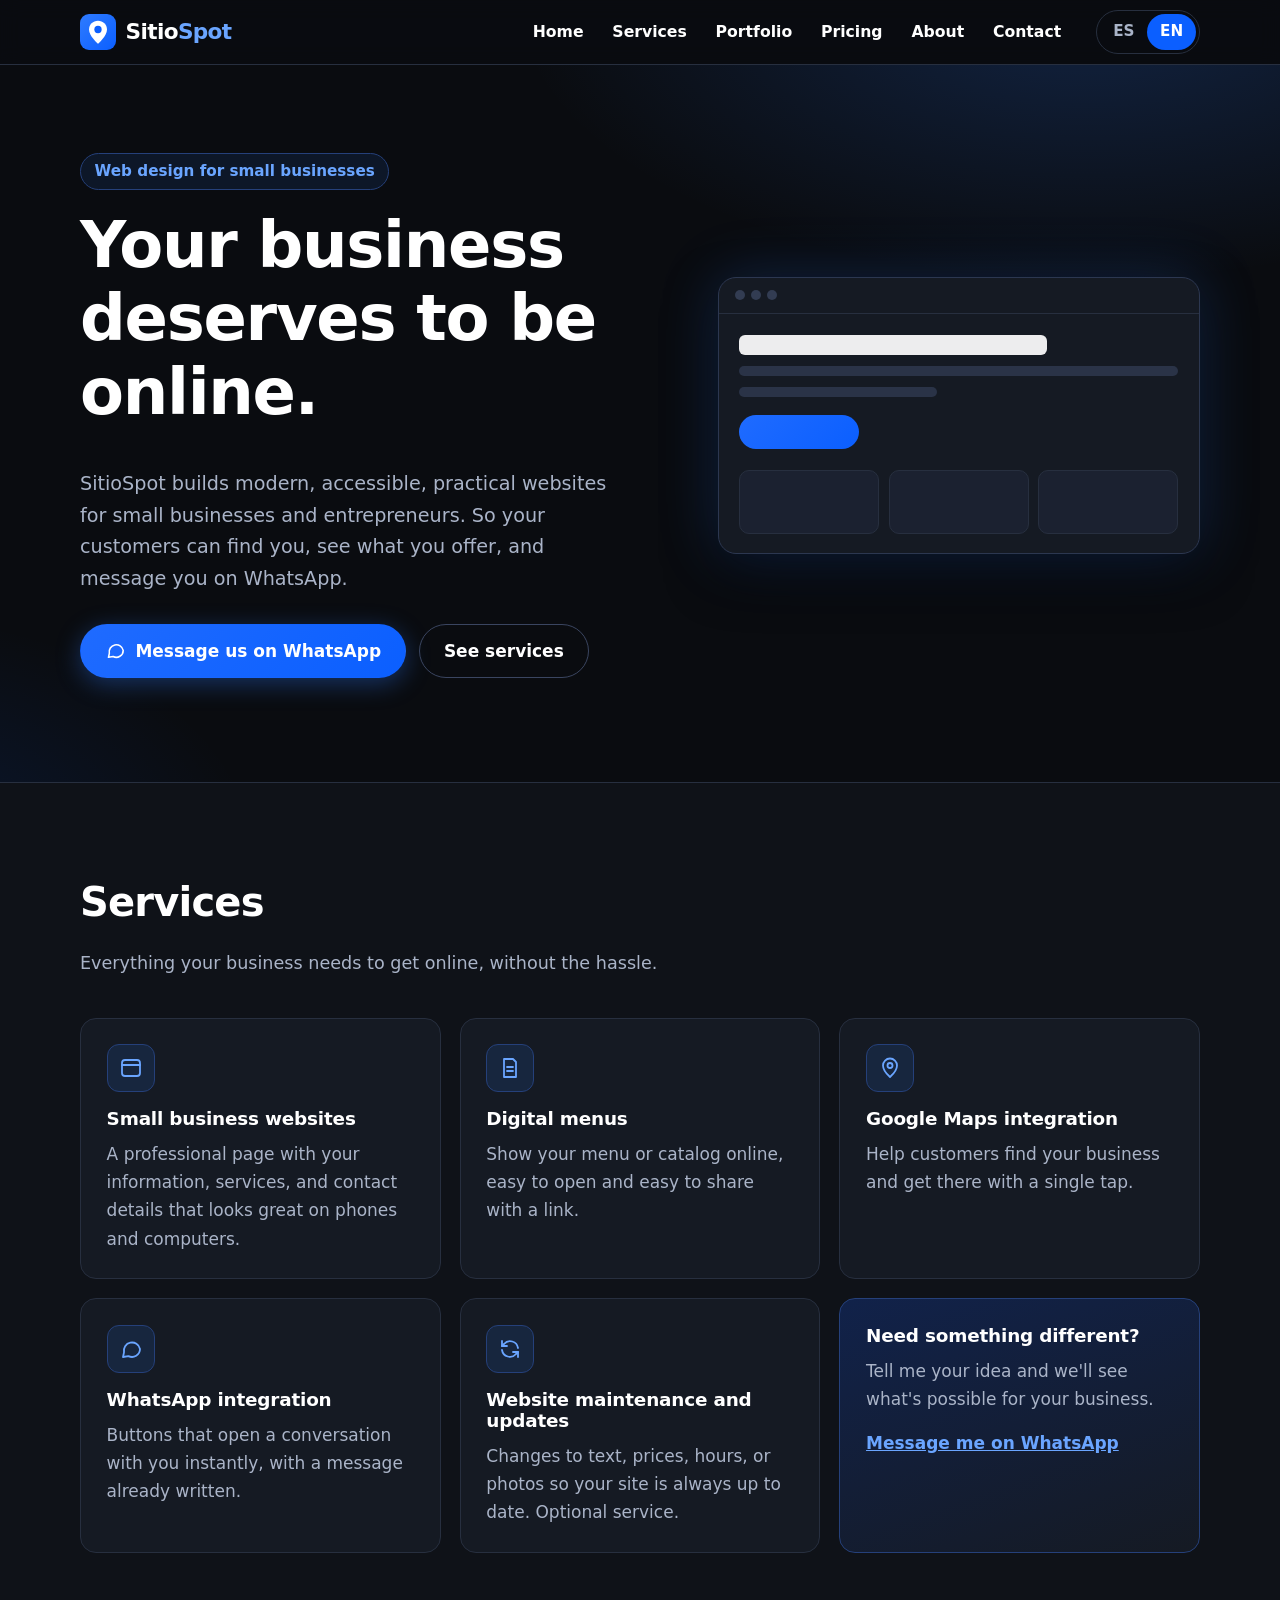
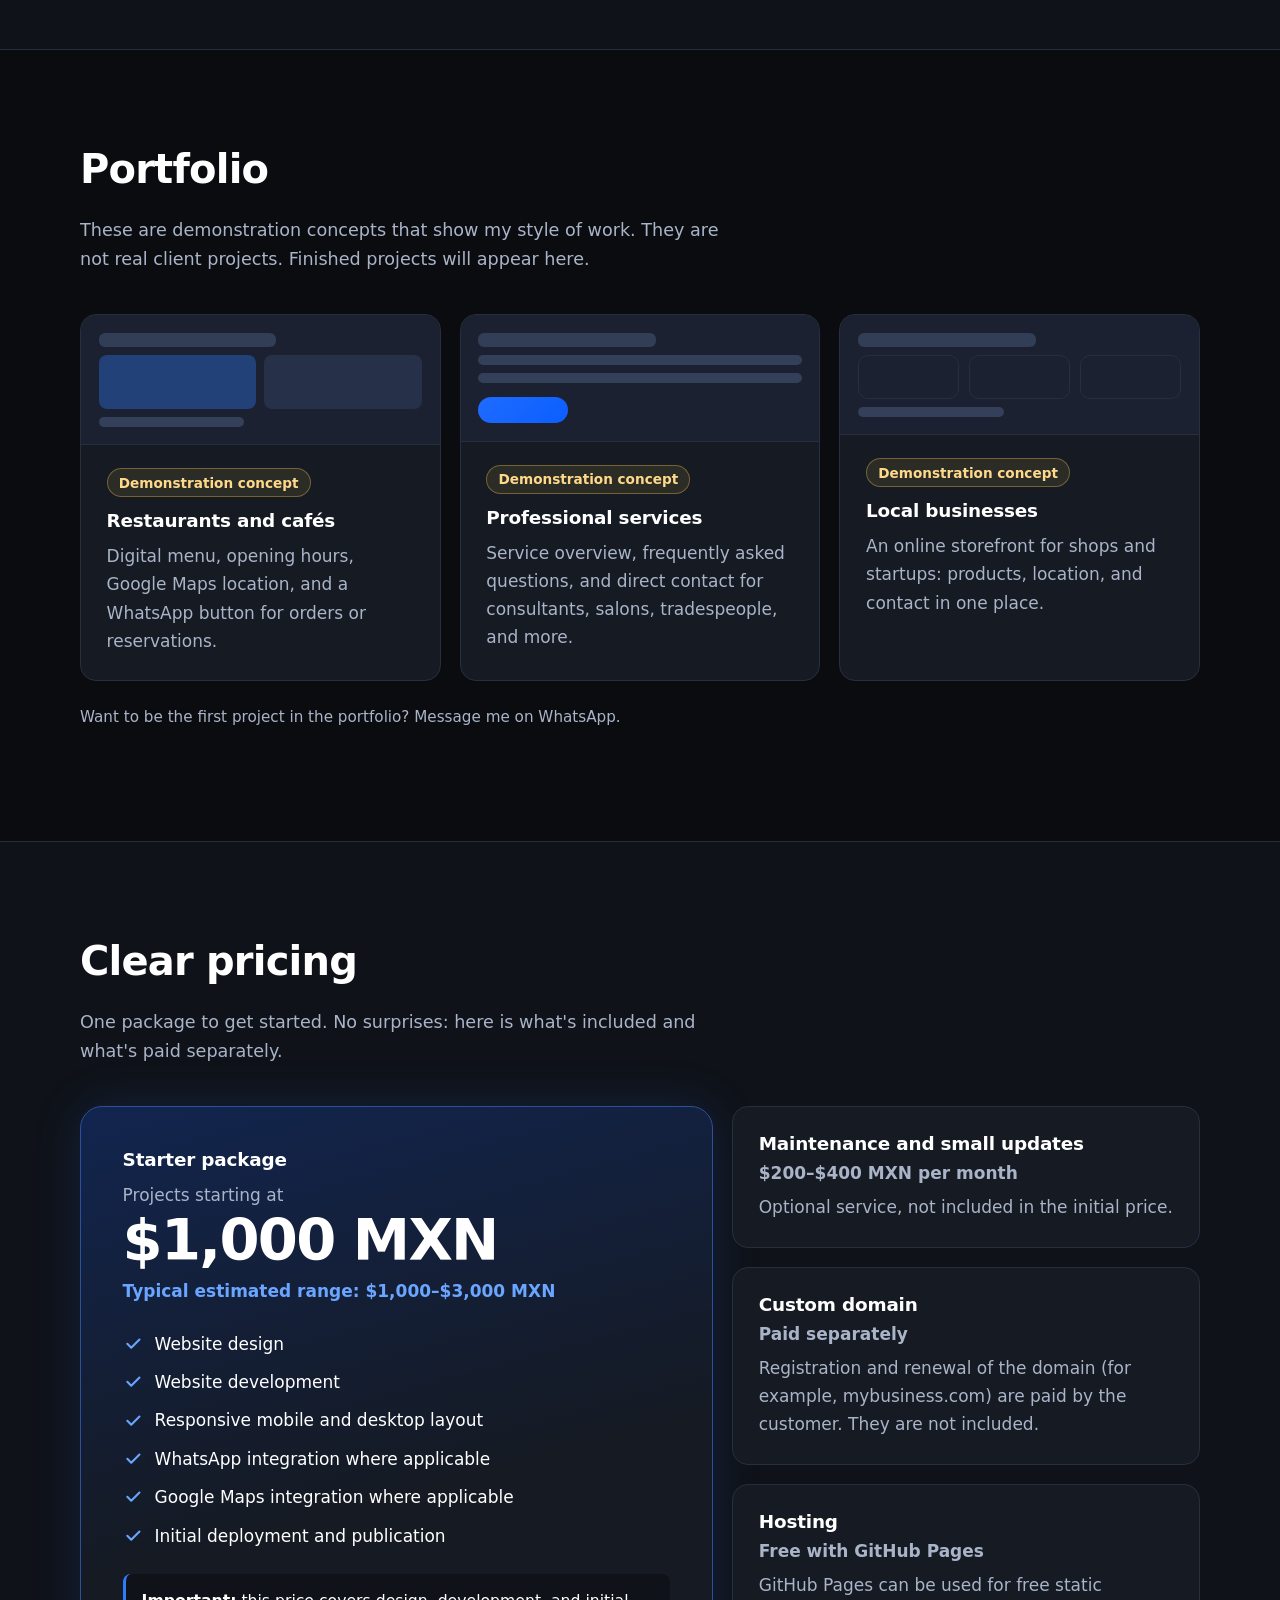
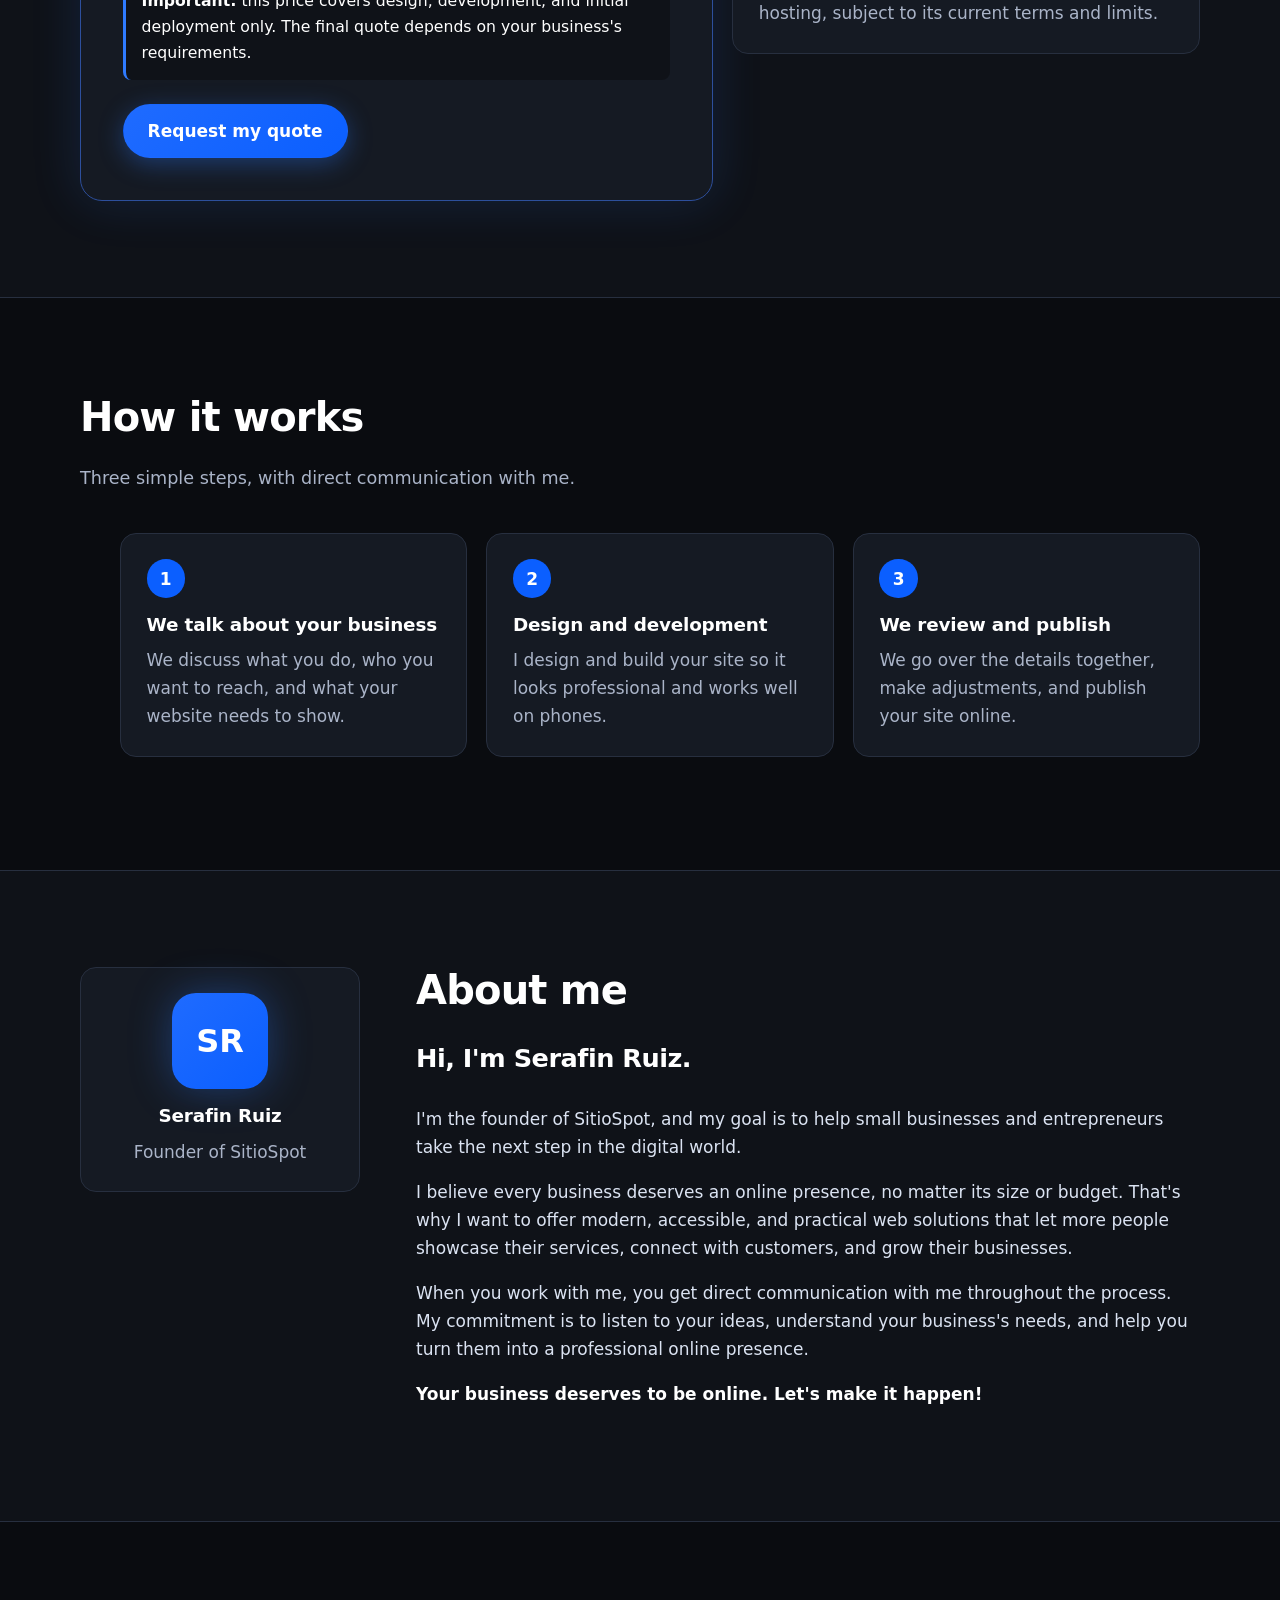
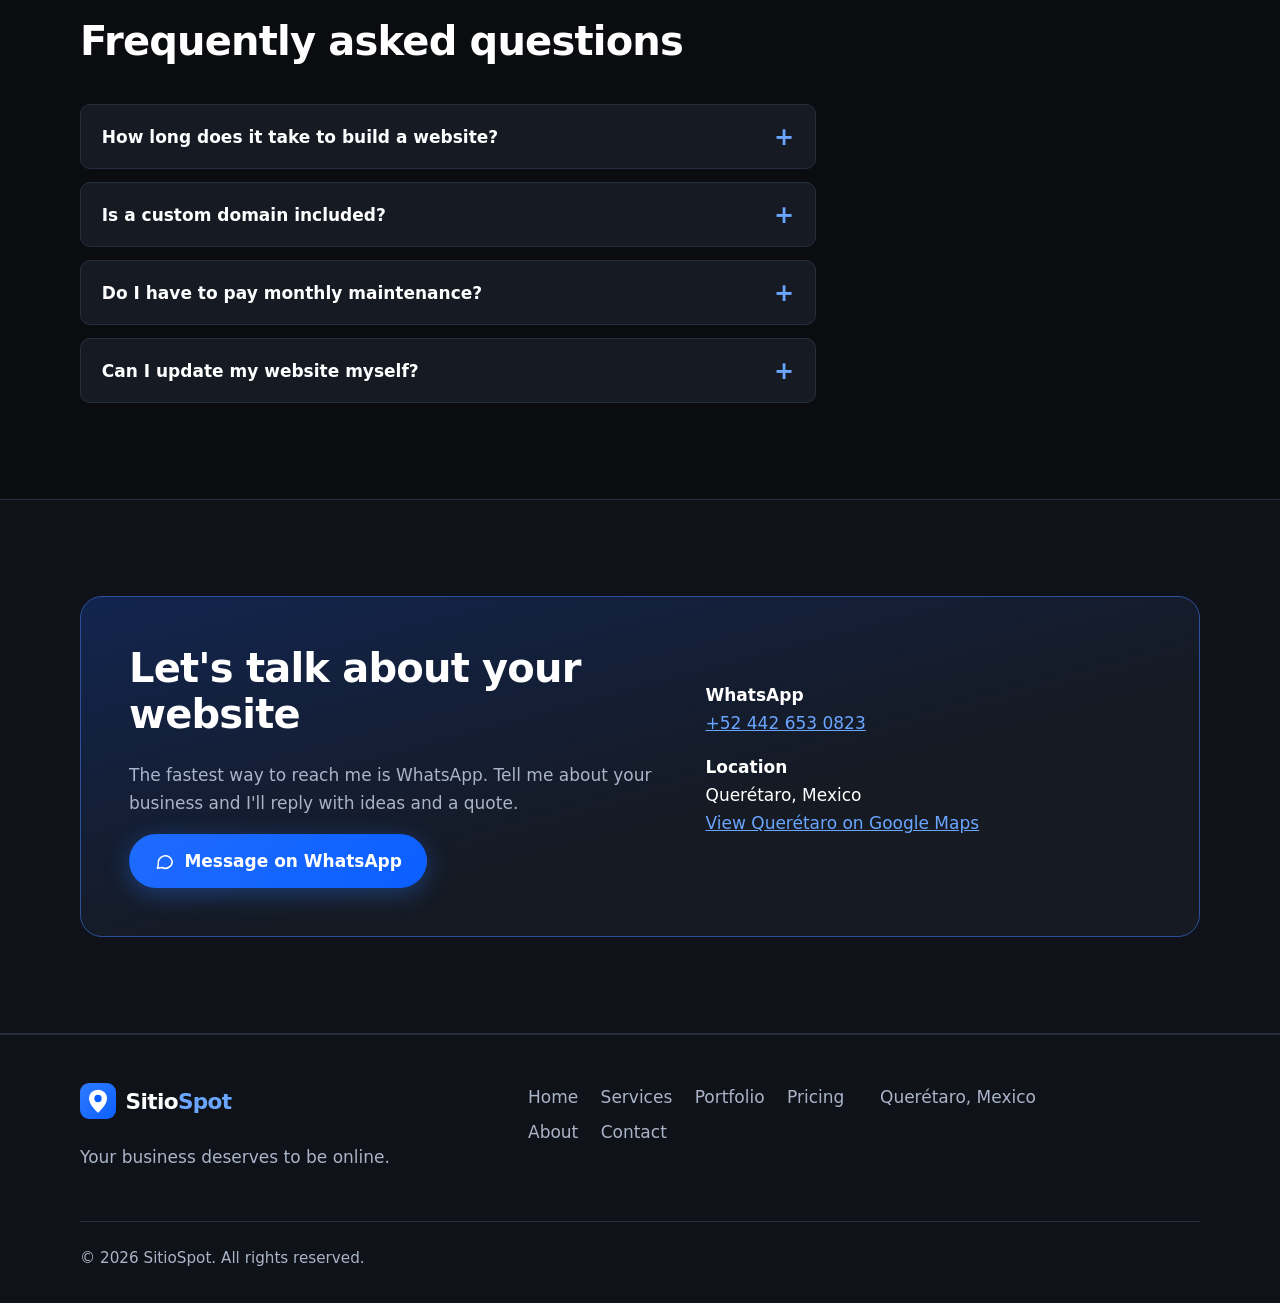
==== en/index.html @ a4942de1 "First version" ====
<!DOCTYPE html>
<!-- ENGLISH VERSION (/en/). Same structure as the Spanish version (/es/).
     "../" means "go up one folder", because this file lives inside en/. -->
<html lang="en">
<head>
  <meta charset="utf-8">
  <meta name="viewport" content="width=device-width, initial-scale=1">
  <title>SitioSpot | Websites for small businesses in Querétaro</title>
  <meta name="description" content="SitioSpot builds modern, accessible, practical websites for small businesses and entrepreneurs in Querétaro. Your business deserves to be online.">
  <meta name="theme-color" content="#0a0c10">
  <meta property="og:title" content="SitioSpot | Your business deserves to be online">
  <meta property="og:description" content="Modern, accessible websites for small businesses.">
  <meta property="og:type" content="website">
  <link rel="icon" href="../images/favicon.svg" type="image/svg+xml">
  <link rel="stylesheet" href="../css/styles.css">
  <!-- Marks that JavaScript works, so the mobile menu can start collapsed. -->
  <script>document.documentElement.className += " js";</script>
</head>
<body>
  <a class="skip-link" href="#main">Skip to content</a>

  <!-- ===== A. NAVIGATION ===== -->
  <header class="site-header">
    <div class="container header-inner">
      <a class="brand" href="#home" aria-label="SitioSpot, home">
        <img src="../images/logo-mark.svg" alt="" width="36" height="36">
        <span class="wordmark">Sitio<span>Spot</span></span>
      </a>

      <button class="nav-toggle" type="button" aria-expanded="false" aria-controls="nav-menu"
              aria-label="Open menu" data-label-open="Open menu" data-label-close="Close menu">
        <span class="bars" aria-hidden="true"></span>
      </button>

      <nav id="nav-menu" class="nav" aria-label="Main">
        <ul>
          <li><a href="#home">Home</a></li>
          <li><a href="#services">Services</a></li>
          <li><a href="#portfolio">Portfolio</a></li>
          <li><a href="#pricing">Pricing</a></li>
          <li><a href="#about">About</a></li>
          <li><a href="#contact">Contact</a></li>
        </ul>
        <!-- Language switcher: saves the choice, then follows the link -->
        <div class="lang-switch" role="group" aria-label="Language">
          <a href="../es/" lang="es" hreflang="es" aria-label="Español" data-lang-choice="es">ES</a>
          <a href="./" lang="en" aria-current="true" data-lang-choice="en">EN</a>
        </div>
      </nav>
    </div>
  </header>

  <main id="main">

    <!-- ===== B. HERO ===== -->
    <section id="home" class="hero">
      <div class="container hero-grid">
        <div>
          <span class="hero-tag">Web design for small businesses</span>
          <h1>Your business deserves to be online.</h1>
          <p class="lead">SitioSpot builds modern, accessible, practical websites for small businesses and entrepreneurs. So your customers can find you, see what you offer, and message you on WhatsApp.</p>
          <div class="btn-row">
            <!-- href is a fallback; main.js adds the pre-written message -->
            <a class="btn btn-primary" href="https://wa.me/524426530823" data-whatsapp target="_blank" rel="noopener">
              <svg class="icon" viewBox="0 0 24 24" aria-hidden="true"><path d="M21 12a8 8 0 0 1-11.6 7.1L4 20l1-4.6A8 8 0 1 1 21 12z"/></svg>
              Message us on WhatsApp
            </a>
            <a class="btn btn-ghost" href="#services">See services</a>
          </div>
        </div>

        <!-- Decorative mockup (hidden from screen readers) -->
        <div class="mockup" aria-hidden="true">
          <div class="mockup-bar"><span></span><span></span><span></span></div>
          <div class="mockup-body">
            <div class="m-line m-title"></div>
            <div class="m-line"></div>
            <div class="m-line short"></div>
            <div class="m-btn"></div>
            <div class="m-grid"><div></div><div></div><div></div></div>
          </div>
        </div>
      </div>
    </section>

    <!-- ===== C. SERVICES ===== -->
    <section id="services" class="section alt">
      <div class="container">
        <div class="section-head">
          <h2>Services</h2>
          <p>Everything your business needs to get online, without the hassle.</p>
        </div>
        <div class="grid cols-3">
          <article class="card">
            <div class="icon-wrap"><svg class="icon" viewBox="0 0 24 24" aria-hidden="true"><rect x="3" y="4" width="18" height="16" rx="3"/><path d="M3 9h18"/></svg></div>
            <h3>Small business websites</h3>
            <p>A professional page with your information, services, and contact details that looks great on phones and computers.</p>
          </article>
          <article class="card">
            <div class="icon-wrap"><svg class="icon" viewBox="0 0 24 24" aria-hidden="true"><path d="M6 3h9l3 3v15H6z"/><path d="M9 11h6M9 15h6"/></svg></div>
            <h3>Digital menus</h3>
            <p>Show your menu or catalog online, easy to open and easy to share with a link.</p>
          </article>
          <article class="card">
            <div class="icon-wrap"><svg class="icon" viewBox="0 0 24 24" aria-hidden="true"><path d="M12 21s7-6.2 7-11.5A7 7 0 0 0 5 9.5C5 14.8 12 21 12 21z"/><circle cx="12" cy="9.5" r="2.5"/></svg></div>
            <h3>Google Maps integration</h3>
            <p>Help customers find your business and get there with a single tap.</p>
          </article>
          <article class="card">
            <div class="icon-wrap"><svg class="icon" viewBox="0 0 24 24" aria-hidden="true"><path d="M21 12a8 8 0 0 1-11.6 7.1L4 20l1-4.6A8 8 0 1 1 21 12z"/></svg></div>
            <h3>WhatsApp integration</h3>
            <p>Buttons that open a conversation with you instantly, with a message already written.</p>
          </article>
          <article class="card">
            <div class="icon-wrap"><svg class="icon" viewBox="0 0 24 24" aria-hidden="true"><path d="M20 11a8 8 0 0 0-14-4L4 9"/><path d="M4 4v5h5"/><path d="M4 13a8 8 0 0 0 14 4l2-2"/><path d="M20 20v-5h-5"/></svg></div>
            <h3>Website maintenance and updates</h3>
            <p>Changes to text, prices, hours, or photos so your site is always up to date. Optional service.</p>
          </article>
          <article class="card card-cta">
            <h3>Need something different?</h3>
            <p>Tell me your idea and we'll see what's possible for your business.</p>
            <a class="link" href="https://wa.me/524426530823" data-whatsapp target="_blank" rel="noopener">Message me on WhatsApp</a>
          </article>
        </div>
      </div>
    </section>

    <!-- ===== E. PORTFOLIO (demonstration concepts, NOT real clients) ===== -->
    <section id="portfolio" class="section">
      <div class="container">
        <div class="section-head">
          <h2>Portfolio</h2>
          <p>These are demonstration concepts that show my style of work. They are not real client projects. Finished projects will appear here.</p>
        </div>
        <div class="grid cols-3">
          <article class="card demo">
            <div class="demo-thumb" aria-hidden="true">
              <div class="m-line m-title"></div>
              <div class="demo-split"><div></div><div></div></div>
              <div class="m-line short"></div>
            </div>
            <div class="demo-body">
              <span class="badge">Demonstration concept</span>
              <h3>Restaurants and cafés</h3>
              <p>Digital menu, opening hours, Google Maps location, and a WhatsApp button for orders or reservations.</p>
            </div>
          </article>
          <article class="card demo">
            <div class="demo-thumb" aria-hidden="true">
              <div class="m-line m-title"></div>
              <div class="m-line"></div>
              <div class="m-line"></div>
              <div class="m-btn" style="width:90px;height:26px"></div>
            </div>
            <div class="demo-body">
              <span class="badge">Demonstration concept</span>
              <h3>Professional services</h3>
              <p>Service overview, frequently asked questions, and direct contact for consultants, salons, tradespeople, and more.</p>
            </div>
          </article>
          <article class="card demo">
            <div class="demo-thumb" aria-hidden="true">
              <div class="m-line m-title"></div>
              <div class="m-grid" style="margin-top:0"><div style="height:44px"></div><div style="height:44px"></div><div style="height:44px"></div></div>
              <div class="m-line short"></div>
            </div>
            <div class="demo-body">
              <span class="badge">Demonstration concept</span>
              <h3>Local businesses</h3>
              <p>An online storefront for shops and startups: products, location, and contact in one place.</p>
            </div>
          </article>
        </div>
        <p class="note">Want to be the first project in the portfolio? Message me on WhatsApp.</p>
      </div>
    </section>

    <!-- ===== F. PRICING ===== -->
    <section id="pricing" class="section alt">
      <div class="container">
        <div class="section-head">
          <h2>Clear pricing</h2>
          <p>One package to get started. No surprises: here is what's included and what's paid separately.</p>
        </div>
        <div class="price-wrap">
          <div class="price-card">
            <h3>Starter package</h3>
            <p class="price-from">Projects starting at</p>
            <p class="price-big">$<span data-config="prices.from">1,000</span> MXN</p>
            <p class="price-range">Typical estimated range: $<span data-config="prices.rangeFrom">1,000</span>–$<span data-config="prices.rangeTo">3,000</span> MXN</p>
            <ul class="checks">
              <li><svg class="icon" viewBox="0 0 24 24" aria-hidden="true"><path d="M5 12.5l4.5 4.5L19 7.5"/></svg>Website design</li>
              <li><svg class="icon" viewBox="0 0 24 24" aria-hidden="true"><path d="M5 12.5l4.5 4.5L19 7.5"/></svg>Website development</li>
              <li><svg class="icon" viewBox="0 0 24 24" aria-hidden="true"><path d="M5 12.5l4.5 4.5L19 7.5"/></svg>Responsive mobile and desktop layout</li>
              <li><svg class="icon" viewBox="0 0 24 24" aria-hidden="true"><path d="M5 12.5l4.5 4.5L19 7.5"/></svg>WhatsApp integration where applicable</li>
              <li><svg class="icon" viewBox="0 0 24 24" aria-hidden="true"><path d="M5 12.5l4.5 4.5L19 7.5"/></svg>Google Maps integration where applicable</li>
              <li><svg class="icon" viewBox="0 0 24 24" aria-hidden="true"><path d="M5 12.5l4.5 4.5L19 7.5"/></svg>Initial deployment and publication</li>
            </ul>
            <p class="callout"><strong>Important:</strong> this price covers design, development, and initial deployment only. The final quote depends on your business's requirements.</p>
            <a class="btn btn-primary" href="https://wa.me/524426530823" data-whatsapp target="_blank" rel="noopener">Request my quote</a>
          </div>

          <div class="extras">
            <article class="card">
              <h3>Maintenance and small updates</h3>
              <p class="extra-price">$<span data-config="prices.maintenanceFrom">200</span>–$<span data-config="prices.maintenanceTo">400</span> MXN per month</p>
              <p>Optional service, not included in the initial price.</p>
            </article>
            <article class="card">
              <h3>Custom domain</h3>
              <p class="extra-price">Paid separately</p>
              <p>Registration and renewal of the domain (for example, mybusiness.com) are paid by the customer. They are not included.</p>
            </article>
            <article class="card">
              <h3>Hosting</h3>
              <p class="extra-price">Free with GitHub Pages</p>
              <p>GitHub Pages can be used for free static hosting, subject to its current terms and limits.</p>
            </article>
          </div>
        </div>
      </div>
    </section>

    <!-- ===== G. HOW IT WORKS ===== -->
    <section id="how" class="section">
      <div class="container">
        <div class="section-head">
          <h2>How it works</h2>
          <p>Three simple steps, with direct communication with me.</p>
        </div>
        <ol class="steps">
          <li>
            <h3>We talk about your business</h3>
            <p>We discuss what you do, who you want to reach, and what your website needs to show.</p>
          </li>
          <li>
            <h3>Design and development</h3>
            <p>I design and build your site so it looks professional and works well on phones.</p>
          </li>
          <li>
            <h3>We review and publish</h3>
            <p>We go over the details together, make adjustments, and publish your site online.</p>
          </li>
        </ol>
      </div>
    </section>

    <!-- ===== D. ABOUT THE FOUNDER ===== -->
    <section id="about" class="section alt">
      <div class="container about-grid">
        <aside class="card founder-card">
          <div class="monogram" aria-hidden="true">SR</div>
          <h3 data-config="founder">Serafin Ruiz</h3>
          <p>Founder of SitioSpot</p>
        </aside>
        <div class="about-text">
          <h2>About me</h2>
          <p class="greeting">Hi, I'm <span data-config="founder">Serafin Ruiz</span>.</p>
          <p>I'm the founder of SitioSpot, and my goal is to help small businesses and entrepreneurs take the next step in the digital world.</p>
          <p>I believe every business deserves an online presence, no matter its size or budget. That's why I want to offer modern, accessible, and practical web solutions that let more people showcase their services, connect with customers, and grow their businesses.</p>
          <p>When you work with me, you get direct communication with me throughout the process. My commitment is to listen to your ideas, understand your business's needs, and help you turn them into a professional online presence.</p>
          <p class="closing">Your business deserves to be online. Let's make it happen!</p>
        </div>
      </div>
    </section>

    <!-- ===== H. FAQ (<details> works without JavaScript) ===== -->
    <section id="faq" class="section">
      <div class="container">
        <div class="section-head"><h2>Frequently asked questions</h2></div>
        <div class="faq">
          <details>
            <summary>How long does it take to build a website?</summary>
            <p>It depends on the project and how soon we have your information (text, photos, menu, etc.). A simple site can be ready in a few days to a couple of weeks. I'll give you an estimate once I know what you need.</p>
          </details>
          <details>
            <summary>Is a custom domain included?</summary>
            <p>No. The initial price does not include registering or renewing a domain (for example, mybusiness.com); that is paid separately. In the meantime, your site can be published for free at a GitHub Pages address, and we can connect your domain later if you decide to buy one.</p>
          </details>
          <details>
            <summary>Do I have to pay monthly maintenance?</summary>
            <p>No, it's not required. It's an optional service at $200–$400 MXN per month for small changes and updates. If you don't sign up for it, future changes are quoted separately.</p>
          </details>
          <details>
            <summary>Can I update my website myself?</summary>
            <p>Your site is built with code (HTML and CSS), so changing text or prices means editing files. If you'd rather not, the maintenance service covers it. And if you're interested, I can show you how to make simple changes.</p>
          </details>
        </div>
      </div>
    </section>

    <!-- ===== I. CONTACT ===== -->
    <section id="contact" class="section alt">
      <div class="container">
        <div class="contact-card">
          <div>
            <h2>Let's talk about your website</h2>
            <p class="muted">The fastest way to reach me is WhatsApp. Tell me about your business and I'll reply with ideas and a quote.</p>
            <a class="btn btn-primary" href="https://wa.me/524426530823" data-whatsapp target="_blank" rel="noopener">
              <svg class="icon" viewBox="0 0 24 24" aria-hidden="true"><path d="M21 12a8 8 0 0 1-11.6 7.1L4 20l1-4.6A8 8 0 1 1 21 12z"/></svg>
              Message on WhatsApp
            </a>
          </div>
          <ul class="contact-list">
            <li><strong>WhatsApp</strong><a href="https://wa.me/524426530823" data-whatsapp target="_blank" rel="noopener"><span data-config="whatsappDisplay">+52 442 653 0823</span></a></li>
            <!-- Email stays hidden until you add one in config.js -->
            <li data-email-wrapper hidden><strong>Email</strong><a href="#" data-email></a></li>
            <li><strong>Location</strong><span data-config="location">Querétaro, Mexico</span><br>
              <a href="https://www.google.com/maps/search/?api=1&amp;query=Quer%C3%A9taro%2C%20M%C3%A9xico" data-maps target="_blank" rel="noopener">View Querétaro on Google Maps</a></li>
            <!-- Social links stay hidden until you add URLs in config.js -->
            <li>
              <a href="#" data-social="facebook" hidden target="_blank" rel="noopener">Facebook</a>
              <a href="#" data-social="instagram" hidden target="_blank" rel="noopener">Instagram</a>
            </li>
          </ul>
        </div>
      </div>
    </section>
  </main>

  <!-- ===== J. FOOTER ===== -->
  <footer class="site-footer">
    <div class="container">
      <div class="footer-grid">
        <div>
          <a class="brand" href="#home" aria-label="SitioSpot, home">
            <img src="../images/logo-mark.svg" alt="" width="36" height="36">
            <span class="wordmark">Sitio<span>Spot</span></span>
          </a>
          <p class="muted" style="margin-top:1rem" data-config="slogan">Your business deserves to be online.</p>
        </div>
        <nav aria-label="Footer">
          <ul class="footer-nav">
            <li><a href="#home">Home</a></li>
            <li><a href="#services">Services</a></li>
            <li><a href="#portfolio">Portfolio</a></li>
            <li><a href="#pricing">Pricing</a></li>
            <li><a href="#about">About</a></li>
            <li><a href="#contact">Contact</a></li>
          </ul>
        </nav>
        <p class="muted" data-config="location">Querétaro, Mexico</p>
      </div>
      <p class="copyright">© <span data-year>2026</span> <span data-config="businessName">SitioSpot</span>. All rights reserved.</p>
    </div>
  </footer>

  <!-- config.js FIRST (defines the data), then main.js (uses it) -->
  <script src="../js/config.js"></script>
  <script src="../js/main.js"></script>
</body>
</html>
---- css/styles.css ----
/* =====================================================================
   styles.css  -  the site's look
   ---------------------------------------------------------------------
   MOBILE-FIRST: the base rules style phones. Larger screens get extra
   rules inside @media (min-width: ...) blocks near the end of each part.

   Sections:
     1. Design tokens (colors, sizes)   5. Services & portfolio
     2. Base & accessibility            6. Pricing
     3. Layout helpers & buttons        7. Steps, FAQ, About, Contact
     4. Header, nav, hero               8. Footer & language page
   ===================================================================== */

/* ---------- 1. Design tokens ----------
   Change a color here and it changes everywhere. */
:root {
  --bg: #0a0c10;            /* page background (near black) */
  --bg-soft: #0f1218;       /* alternate section background */
  --surface: #151a23;       /* cards (dark charcoal) */
  --surface-2: #1b2130;     /* raised elements */
  --border: #272f3f;        /* restrained borders */
  --text: #ffffff;
  --muted: #aab4c8;         /* secondary text */
  --blue: #2f7bff;          /* electric blue */
  --blue-deep: #0b5fff;
  --blue-light: #6aa5ff;    /* blue text on dark */
  --radius: 16px;
  --radius-sm: 10px;
  --container: 1120px;
  --font: "Segoe UI", system-ui, -apple-system, Roboto, "Helvetica Neue", Arial, sans-serif;
}

/* ---------- 2. Base & accessibility ---------- */
*, *::before, *::after { box-sizing: border-box; }
html { -webkit-text-size-adjust: 100%; }
body {
  margin: 0;
  background: var(--bg);
  color: var(--text);
  font-family: var(--font);
  font-size: 1.0625rem;
  line-height: 1.65;
}
img, svg { max-width: 100%; display: block; }
h1, h2, h3 { line-height: 1.15; letter-spacing: -0.02em; margin: 0 0 .6em; }
h1 { font-size: clamp(2.3rem, 8vw, 4rem); font-weight: 800; }
h2 { font-size: clamp(1.7rem, 5vw, 2.5rem); font-weight: 800; }
h3 { font-size: 1.15rem; font-weight: 700; letter-spacing: -0.01em; }
p { margin: 0 0 1em; }
a { color: var(--blue-light); }
ul { margin: 0; padding: 0; }

/* Keyboard focus must always be visible. */
:focus-visible { outline: 3px solid var(--blue-light); outline-offset: 3px; border-radius: 6px; }

.skip-link {
  position: absolute; left: 1rem; top: -4rem; z-index: 100;
  background: var(--blue-deep); color: #fff; padding: .6rem 1rem; border-radius: 8px;
}
.skip-link:focus { top: 1rem; }

/* Smooth scrolling only if the visitor hasn't asked for less motion. */
@media (prefers-reduced-motion: no-preference) {
  html { scroll-behavior: smooth; }
}
@media (prefers-reduced-motion: reduce) {
  *, *::before, *::after { transition: none !important; animation: none !important; }
}

/* ---------- 3. Layout helpers & buttons ---------- */
.container { width: min(100% - 2.5rem, var(--container)); margin-inline: auto; }
.section { padding-block: 4.5rem; scroll-margin-top: 4.5rem; }
.section.alt { background: var(--bg-soft); border-block: 1px solid var(--border); }
.section-head { max-width: 40rem; margin-bottom: 2.5rem; }
.section-head p { color: var(--muted); font-size: 1.1rem; }
.muted { color: var(--muted); }

.btn {
  display: inline-flex; align-items: center; justify-content: center; gap: .6rem;
  min-height: 48px; padding: .75rem 1.5rem;
  border-radius: 999px; border: 1px solid transparent;
  font: inherit; font-weight: 700; text-decoration: none; cursor: pointer;
  transition: transform .15s ease, box-shadow .15s ease, background-color .15s ease;
}
.btn .icon { width: 1.3rem; height: 1.3rem; }
.btn-primary {
  color: #fff;
  background: linear-gradient(135deg, #1f6bff, var(--blue-deep));
  box-shadow: 0 6px 24px rgba(47, 123, 255, .35);
}
.btn-primary:hover { transform: translateY(-2px); box-shadow: 0 10px 30px rgba(47, 123, 255, .5); }
.btn-ghost { color: #fff; border-color: #3a4560; background: transparent; }
.btn-ghost:hover { border-color: var(--blue-light); background: rgba(47, 123, 255, .1); }
.btn-row { display: flex; flex-direction: column; gap: .8rem; }

/* Line icons: drawn with strokes so they take the text color. */
.icon { width: 1.5rem; height: 1.5rem; fill: none; stroke: currentColor;
        stroke-width: 1.8; stroke-linecap: round; stroke-linejoin: round; }

/* ---------- 4. Header, nav, hero ---------- */
.site-header {
  position: sticky; top: 0; z-index: 50;
  background: rgba(10, 12, 16, .88);
  -webkit-backdrop-filter: blur(10px); backdrop-filter: blur(10px);
  border-bottom: 1px solid var(--border);
}
.header-inner { display: flex; align-items: center; justify-content: space-between; min-height: 4rem; }
.brand { display: inline-flex; align-items: center; gap: .6rem; text-decoration: none; color: #fff; }
.brand img { width: 36px; height: 36px; }
.wordmark { font-size: 1.35rem; font-weight: 800; letter-spacing: -0.03em; }
.wordmark span { color: var(--blue-light); }

/* Hamburger button (mobile only) */
.nav-toggle {
  display: inline-flex; align-items: center; justify-content: center;
  width: 48px; height: 48px; background: transparent; color: #fff;
  border: 1px solid var(--border); border-radius: 12px; cursor: pointer;
}
.bars, .bars::before, .bars::after {
  display: block; width: 20px; height: 2px; background: currentColor; border-radius: 2px;
  transition: transform .2s ease, background-color .2s ease;
}
.bars { position: relative; }
.bars::before, .bars::after { content: ""; position: absolute; left: 0; }
.bars::before { top: -6px; }
.bars::after { top: 6px; }
.nav-toggle[aria-expanded="true"] .bars { background: transparent; }
.nav-toggle[aria-expanded="true"] .bars::before { transform: translateY(6px) rotate(45deg); }
.nav-toggle[aria-expanded="true"] .bars::after { transform: translateY(-6px) rotate(-45deg); }

/* Mobile menu: hidden only when JavaScript is available (the "js" class
   is added in each page's <head>), so it never breaks without JS. */
.nav { position: absolute; top: 100%; left: 0; right: 0; background: var(--bg);
       border-bottom: 1px solid var(--border); padding: 1rem 1.25rem 1.5rem; }
.js .nav { display: none; }
.js .nav.is-open { display: block; }
.nav ul { list-style: none; display: grid; gap: .25rem; margin-bottom: 1rem; }
.nav li a { display: block; padding: .8rem .5rem; color: #fff; text-decoration: none;
            font-weight: 600; border-radius: 8px; }
.nav li a:hover { background: var(--surface); color: var(--blue-light); }

.lang-switch { display: inline-flex; border: 1px solid var(--border); border-radius: 999px; padding: 3px; }
.lang-switch a { min-width: 44px; padding: .35rem .8rem; text-align: center; text-decoration: none;
                 color: var(--muted); font-weight: 700; font-size: .95rem; border-radius: 999px; }
.lang-switch a[aria-current="true"] { background: var(--blue-deep); color: #fff; }
.lang-switch a:not([aria-current]):hover { color: #fff; }

/* Hero */
.hero { position: relative; overflow: hidden; padding-block: 3.5rem 4.5rem;
        background:
          radial-gradient(60rem 30rem at 85% -10%, rgba(47, 123, 255, .22), transparent 60%),
          radial-gradient(40rem 25rem at -10% 110%, rgba(11, 95, 255, .14), transparent 60%),
          var(--bg); }
.hero-grid { display: grid; gap: 3rem; align-items: center; }
.hero-tag { display: inline-block; color: var(--blue-light); font-weight: 600; font-size: .95rem;
            border: 1px solid #25407a; background: rgba(47, 123, 255, .1);
            padding: .3rem .85rem; border-radius: 999px; margin-bottom: 1.2rem; }
.hero p.lead { color: var(--muted); font-size: 1.2rem; max-width: 34rem; margin-bottom: 1.8rem; }

/* Decorative browser mockup built only with CSS (no stock images). */
.mockup { position: relative; background: var(--surface); border: 1px solid #2c3750;
          border-radius: 18px; padding: 0 0 1.2rem;
          box-shadow: 0 0 60px rgba(47, 123, 255, .22), 0 20px 50px rgba(0, 0, 0, .5); }
.mockup-bar { display: flex; gap: 6px; padding: .8rem 1rem; border-bottom: 1px solid var(--border); }
.mockup-bar span { width: 10px; height: 10px; border-radius: 50%; background: #323c52; }
.mockup-body { padding: 1.3rem 1.3rem 0; display: grid; gap: .7rem; }
.m-line { height: 10px; border-radius: 6px; background: #2a3347; }
.m-title { height: 20px; width: 70%; background: #fff; opacity: .92; }
.m-line.short { width: 45%; }
.m-btn { height: 34px; width: 120px; border-radius: 999px; margin-top: .4rem;
         background: linear-gradient(135deg, #1f6bff, var(--blue-deep)); }
.m-grid { display: grid; grid-template-columns: repeat(3, 1fr); gap: .6rem; margin-top: .6rem; }
.m-grid div { height: 64px; border-radius: 10px; background: var(--surface-2); border: 1px solid var(--border); }

/* ---------- 5. Services & portfolio ---------- */
.grid { display: grid; gap: 1.2rem; }
.card { background: var(--surface); border: 1px solid var(--border); border-radius: var(--radius); padding: 1.6rem; }
.card p { color: var(--muted); margin: 0; }
.card .icon-wrap { width: 48px; height: 48px; display: grid; place-items: center; margin-bottom: 1rem;
                   border-radius: 12px; color: var(--blue-light); background: rgba(47, 123, 255, .12);
                   border: 1px solid #25407a; }
.card-cta { background: linear-gradient(160deg, #11224a, var(--surface)); border-color: #25407a; }
.card-cta a.link { display: inline-block; margin-top: 1rem; font-weight: 700; }

.demo { padding: 0; overflow: hidden; display: flex; flex-direction: column; }
.demo-thumb { padding: 1.1rem; background: var(--surface-2); border-bottom: 1px solid var(--border); display: grid; gap: .5rem; }
.demo-thumb .m-line { background: #34405a; }
.demo-thumb .m-title { width: 55%; height: 14px; }
.demo-split { display: grid; grid-template-columns: 1fr 1fr; gap: .5rem; }
.demo-split div { height: 54px; border-radius: 8px; background: #263149; }
.demo-split div:first-child { background: rgba(47, 123, 255, .35); }
.demo-body { padding: 1.4rem 1.6rem 1.6rem; }
.badge { display: inline-block; font-size: .85rem; font-weight: 600; color: #ffd98a;
         background: rgba(255, 200, 80, .1); border: 1px solid rgba(255, 200, 80, .35);
         padding: .15rem .7rem; border-radius: 999px; margin-bottom: .8rem; }
.demo.empty { border-style: dashed; justify-content: center; text-align: center; padding: 2rem 1.6rem; background: transparent; }
.note { color: var(--muted); font-size: .95rem; margin-top: 1.5rem; }

/* ---------- 6. Pricing ---------- */
.price-wrap { display: grid; gap: 1.2rem; }
.price-card { border: 1px solid #2d4f9c; border-radius: 22px; padding: 2rem 1.6rem;
              background: linear-gradient(165deg, #12254f 0%, var(--surface) 55%);
              box-shadow: 0 0 50px rgba(47, 123, 255, .16); }
.price-from { color: var(--muted); margin: 0; }
.price-big { font-size: clamp(2.6rem, 9vw, 3.6rem); font-weight: 800; letter-spacing: -0.03em; line-height: 1.1; margin: 0 0 .3rem; }
.price-range { color: var(--blue-light); font-weight: 600; margin-bottom: 1.5rem; }
.checks { list-style: none; display: grid; gap: .65rem; margin-bottom: 1.5rem; }
.checks li { display: flex; gap: .7rem; align-items: flex-start; }
.checks .icon { width: 1.3rem; height: 1.3rem; flex: none; margin-top: .2rem; color: var(--blue-light); stroke-width: 2.4; }
.callout { background: rgba(0, 0, 0, .3); border-left: 3px solid var(--blue); border-radius: 8px;
           padding: .9rem 1rem; font-size: .98rem; margin-bottom: 1.5rem; }
.extras { display: grid; gap: 1.2rem; align-content: start; }
.extras h3 { margin-bottom: .3rem; }
.extra-price { color: var(--blue-light); font-weight: 700; margin-bottom: .4rem !important; }

/* ---------- 7. Steps, FAQ, About, Contact ---------- */
.steps { list-style: none; display: grid; gap: 1.2rem; counter-reset: step; }
.steps li { counter-increment: step; position: relative; padding: 1.6rem 1.6rem 1.6rem 5rem;
            background: var(--surface); border: 1px solid var(--border); border-radius: var(--radius); }
.steps li::before { content: counter(step); position: absolute; left: 1.4rem; top: 1.4rem;
                    width: 2.4rem; height: 2.4rem; display: grid; place-items: center;
                    font-weight: 800; border-radius: 50%; background: var(--blue-deep); color: #fff; }
.steps p { color: var(--muted); margin: 0; }

.faq { display: grid; gap: .8rem; max-width: 46rem; }
.faq details { background: var(--surface); border: 1px solid var(--border); border-radius: var(--radius-sm); }
.faq summary { cursor: pointer; padding: 1.1rem 1.3rem; font-weight: 700; list-style: none;
               display: flex; justify-content: space-between; gap: 1rem; align-items: center; }
.faq summary::-webkit-details-marker { display: none; }
.faq summary::after { content: "+"; color: var(--blue-light); font-size: 1.5rem; line-height: 1; }
.faq details[open] summary::after { content: "\2212"; } /* minus sign */
.faq details p { padding: 0 1.3rem 1.2rem; margin: 0; color: var(--muted); }

.about-grid { display: grid; gap: 2rem; }
.founder-card { text-align: center; align-self: start; }
.monogram { width: 96px; height: 96px; margin: 0 auto 1rem; display: grid; place-items: center;
            border-radius: 24px; font-size: 2rem; font-weight: 800; color: #fff;
            background: linear-gradient(135deg, #1f6bff, var(--blue-deep)); box-shadow: 0 0 40px rgba(47, 123, 255, .35); }
.about-text p { color: #dbe3f2; }
.about-text .greeting { font-size: 1.6rem; font-weight: 800; color: #fff; letter-spacing: -0.02em; }
.about-text .closing { font-weight: 700; color: #fff; }

.contact-card { display: grid; gap: 2rem; padding: 2rem 1.6rem; border-radius: 22px;
                border: 1px solid #2d4f9c; background: linear-gradient(165deg, #12254f, var(--surface) 60%); }
.contact-list { list-style: none; display: grid; gap: 1rem; }
.contact-list strong { display: block; }
.contact-list [hidden] { display: none; }

/* ---------- 8. Footer & language page ---------- */
.site-footer { border-top: 1px solid var(--border); padding-block: 3rem 2rem; background: var(--bg-soft); }
.footer-grid { display: grid; gap: 2rem; }
.footer-nav { list-style: none; display: flex; flex-wrap: wrap; gap: .4rem 1.4rem; }
.footer-nav a { color: var(--muted); text-decoration: none; }
.footer-nav a:hover { color: #fff; }
.copyright { margin: 2rem 0 0; padding-top: 1.5rem; border-top: 1px solid var(--border); color: var(--muted); font-size: .95rem; }

.chooser { min-height: 100vh; display: grid; place-items: center; padding: 2rem 0;
           background: radial-gradient(50rem 28rem at 50% -5%, rgba(47, 123, 255, .28), transparent 65%), var(--bg); }
.chooser-inner { text-align: center; }
.chooser .brand-big { display: inline-flex; align-items: center; gap: .8rem; margin-bottom: 2rem; }
.chooser .brand-big img { width: 56px; height: 56px; }
.chooser .wordmark { font-size: 2.2rem; }
.chooser h1 { font-size: clamp(1.6rem, 5vw, 2.4rem); margin-bottom: .3rem; }
.chooser .sub { color: var(--muted); margin-bottom: 2.5rem; }
.choice-grid { display: grid; gap: 1rem; max-width: 640px; margin-inline: auto; }
.choice { display: block; text-decoration: none; color: #fff; text-align: left; padding: 1.6rem;
          background: var(--surface); border: 1px solid var(--border); border-radius: var(--radius);
          transition: border-color .15s ease, box-shadow .15s ease; }
.choice:hover { border-color: var(--blue); box-shadow: 0 0 30px rgba(47, 123, 255, .25); }
.choice strong { display: block; font-size: 1.5rem; letter-spacing: -0.02em; }
.choice span { color: var(--muted); }

/* ---------- Larger screens ---------- */
@media (min-width: 640px) {
  .btn-row { flex-direction: row; flex-wrap: wrap; }
  .grid.cols-2, .grid.cols-3 { grid-template-columns: repeat(2, 1fr); }
  .choice-grid { grid-template-columns: 1fr 1fr; }
}

@media (min-width: 900px) {
  .section { padding-block: 6rem; }
  .hero { padding-block: 5.5rem 6.5rem; }
  .hero-grid { grid-template-columns: 1.1fr .9fr; }

  /* Desktop nav: always visible, in one row. */
  .nav-toggle { display: none; }
  .nav, .js .nav, .js .nav.is-open { display: flex; align-items: center; gap: 1.4rem; position: static;
                   background: none; border: 0; padding: 0; }
  .nav ul { display: flex; gap: .2rem; margin: 0; }
  .nav li a { padding: .5rem .8rem; font-size: .98rem; }

  .grid.cols-3 { grid-template-columns: repeat(3, 1fr); }
  .price-wrap { grid-template-columns: 1.15fr .85fr; align-items: start; }
  .price-card { padding: 2.6rem; }
  .steps { grid-template-columns: repeat(3, 1fr); }
  .steps li { padding: 5rem 1.6rem 1.6rem; }
  .steps li::before { left: 1.6rem; top: 1.6rem; }
  .about-grid { grid-template-columns: 280px 1fr; gap: 3.5rem; }
  .contact-card { grid-template-columns: 1.1fr .9fr; padding: 3rem; align-items: center; }
  .footer-grid { grid-template-columns: 1.3fr 1fr 1fr; }
}
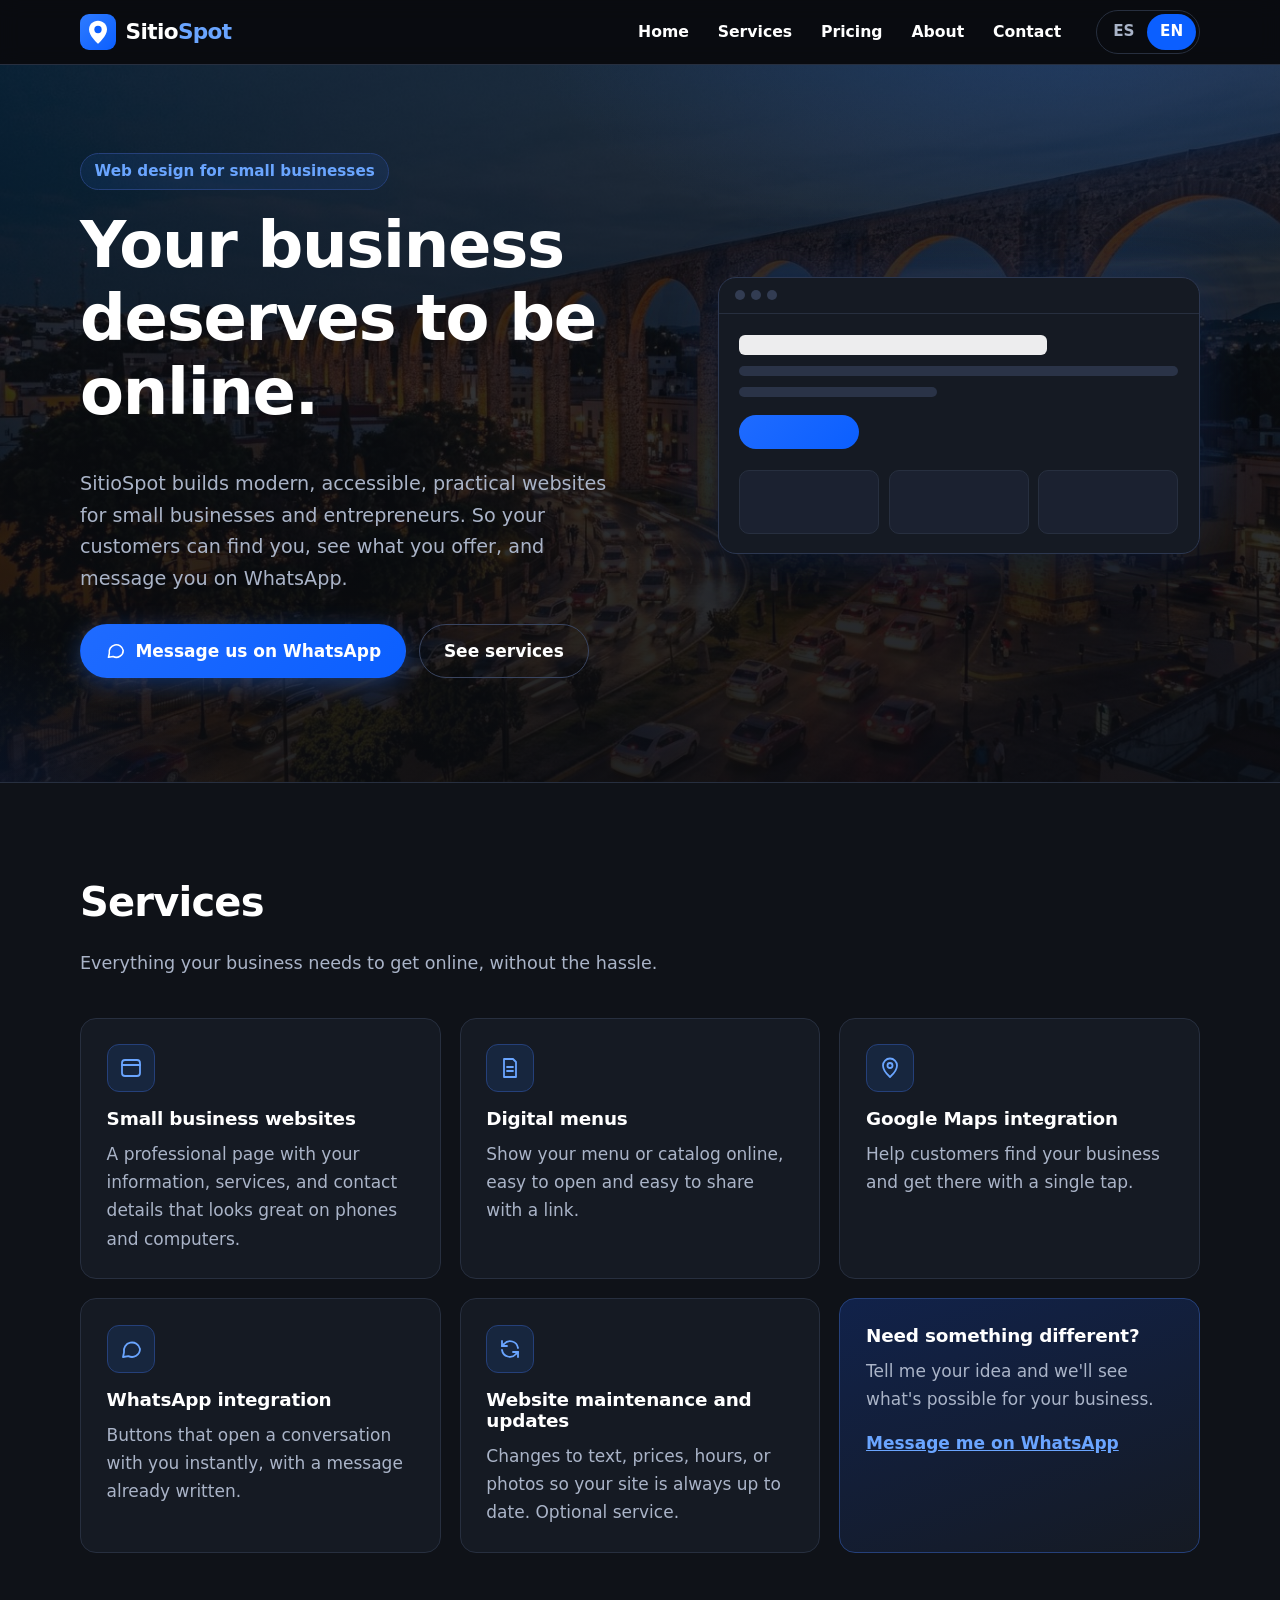
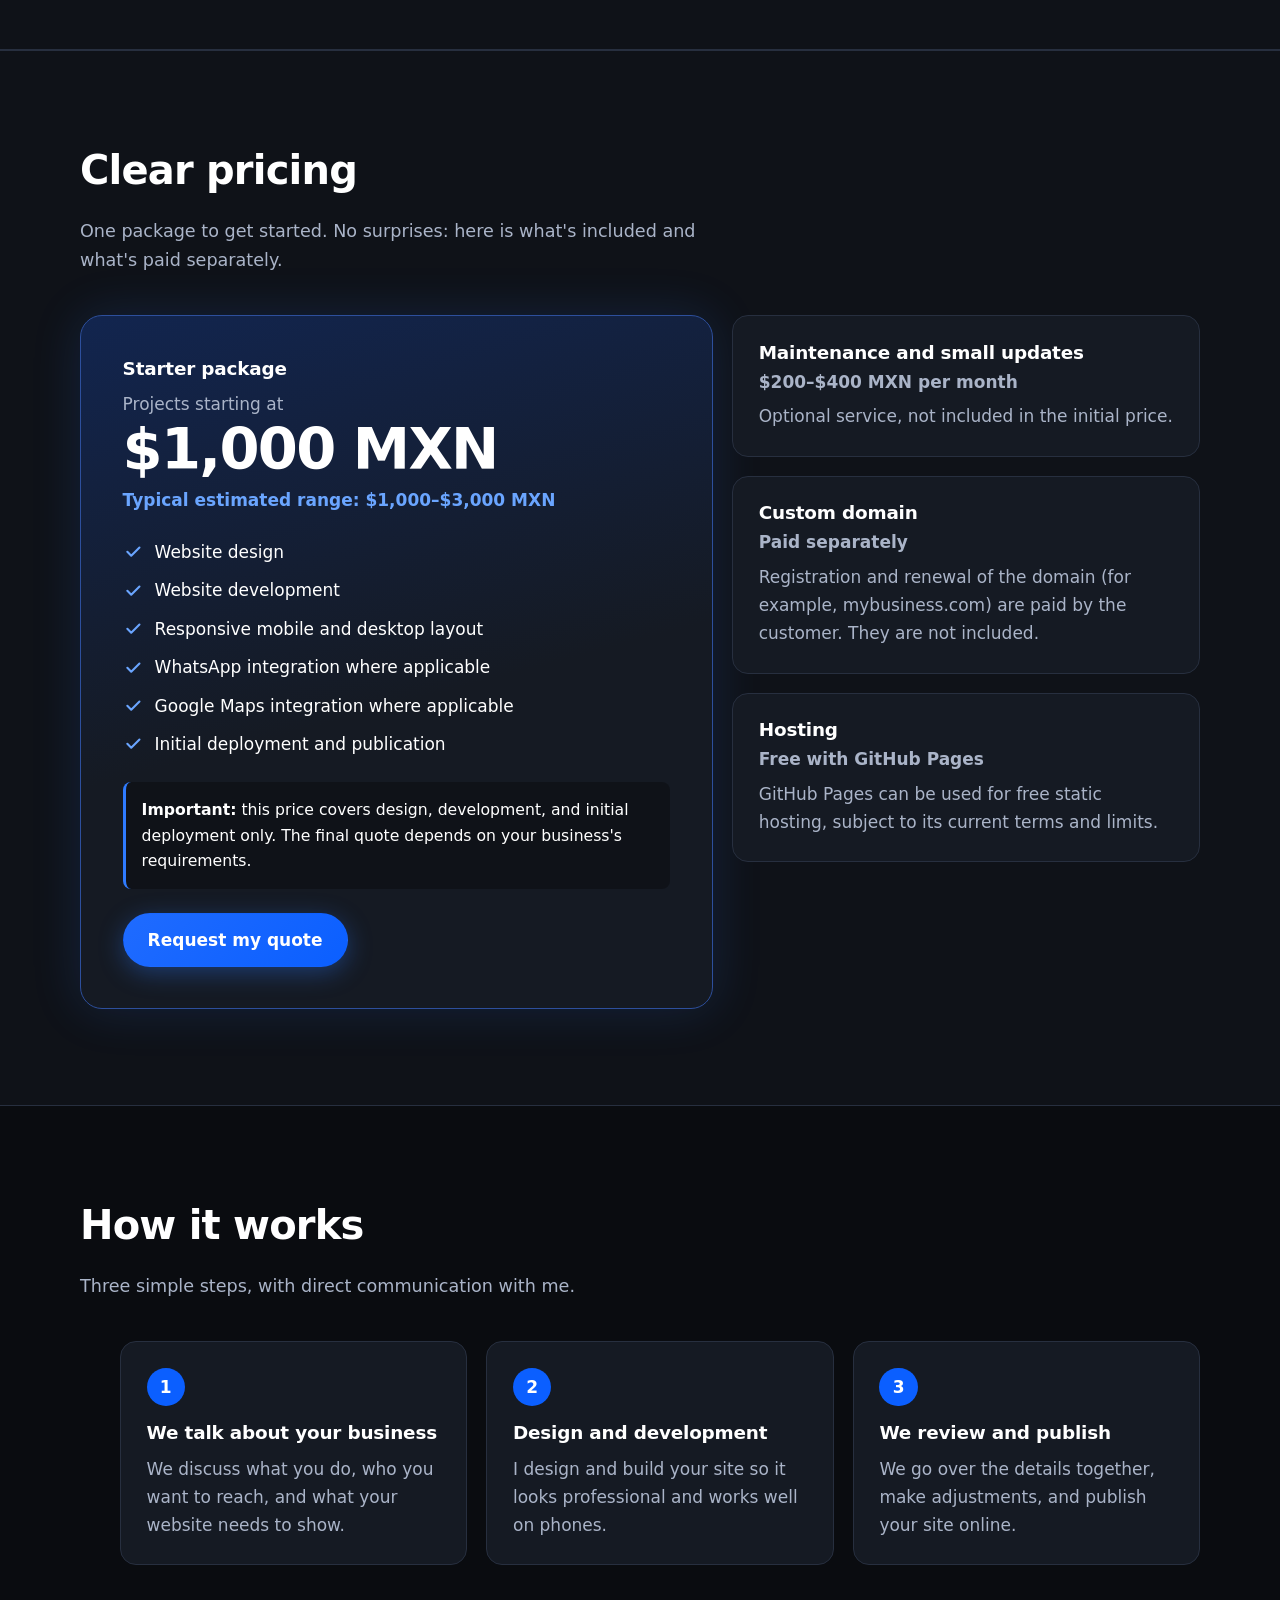
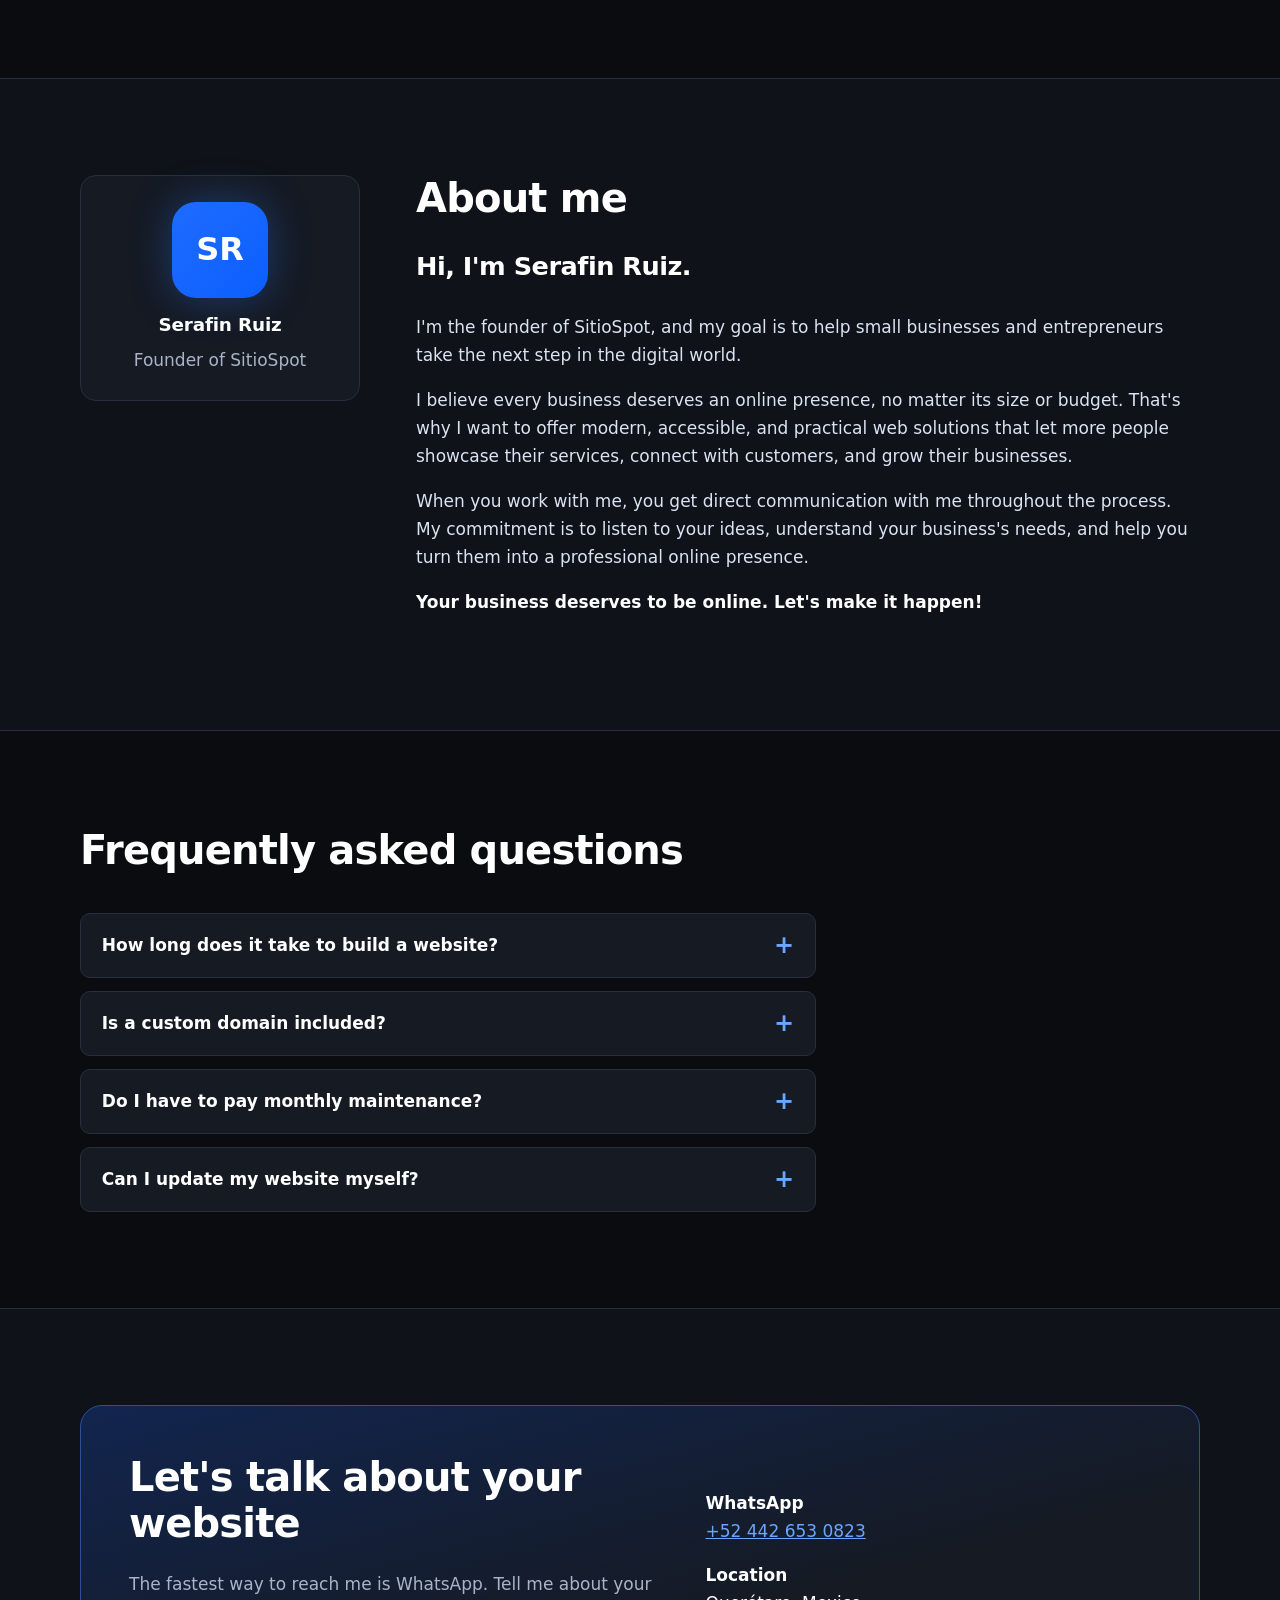
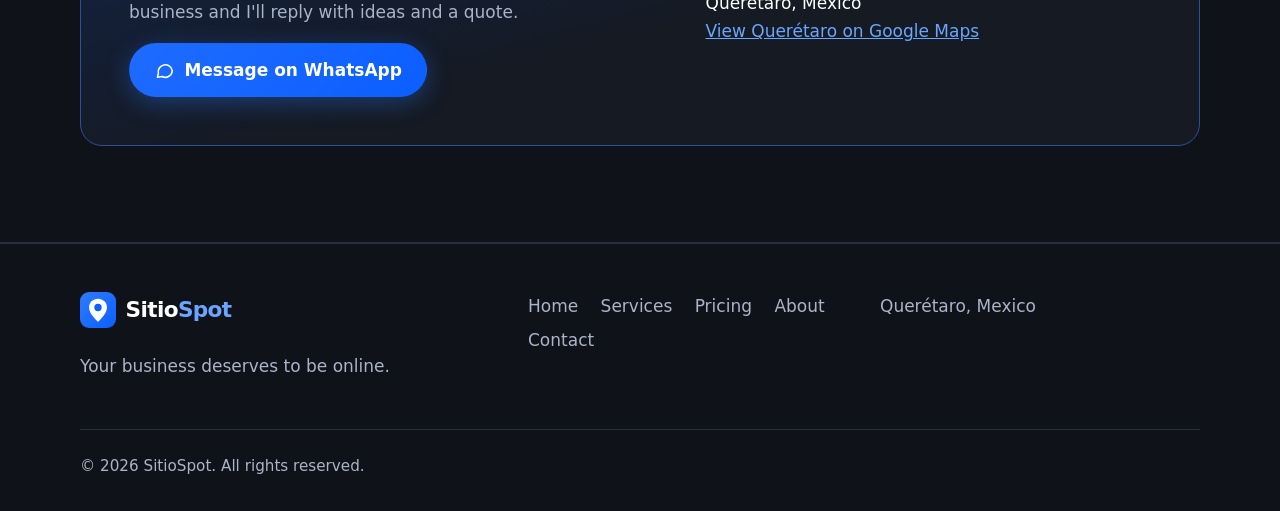
==== commit e49c2138: "Update index.html" ====
--- a/en/index.html
+++ b/en/index.html
@@ -36,7 +36,7 @@
         <ul>
           <li><a href="#home">Home</a></li>
           <li><a href="#services">Services</a></li>
-          <li><a href="#portfolio">Portfolio</a></li>
+    <!--  <li><a href="#portfolio">Portfolio</a></li> -->
           <li><a href="#pricing">Pricing</a></li>
           <li><a href="#about">About</a></li>
           <li><a href="#contact">Contact</a></li>
@@ -126,6 +126,7 @@
     </section>
 
     <!-- ===== E. PORTFOLIO (demonstration concepts, NOT real clients) ===== -->
+    <!--
     <section id="portfolio" class="section">
       <div class="container">
         <div class="section-head">
@@ -174,7 +175,7 @@
         <p class="note">Want to be the first project in the portfolio? Message me on WhatsApp.</p>
       </div>
     </section>
-
+    -->
     <!-- ===== F. PRICING ===== -->
     <section id="pricing" class="section alt">
       <div class="container">
@@ -333,7 +334,7 @@
           <ul class="footer-nav">
             <li><a href="#home">Home</a></li>
             <li><a href="#services">Services</a></li>
-            <li><a href="#portfolio">Portfolio</a></li>
+       <!-- <li><a href="#portfolio">Portfolio</a></li> -->
             <li><a href="#pricing">Pricing</a></li>
             <li><a href="#about">About</a></li>
             <li><a href="#contact">Contact</a></li>
--- a/css/styles.css
+++ b/css/styles.css
@@ -150,6 +150,8 @@
         background:
           radial-gradient(60rem 30rem at 85% -10%, rgba(47, 123, 255, .22), transparent 60%),
           radial-gradient(40rem 25rem at -10% 110%, rgba(11, 95, 255, .14), transparent 60%),
+          linear-gradient(rgba(10, 12, 16, .78), rgba(10, 12, 16, .9)),
+          url("../images/banner.jpg") center / cover no-repeat,
           var(--bg); }
 .hero-grid { display: grid; gap: 3rem; align-items: center; }
 .hero-tag { display: inline-block; color: var(--blue-light); font-weight: 600; font-size: .95rem;
